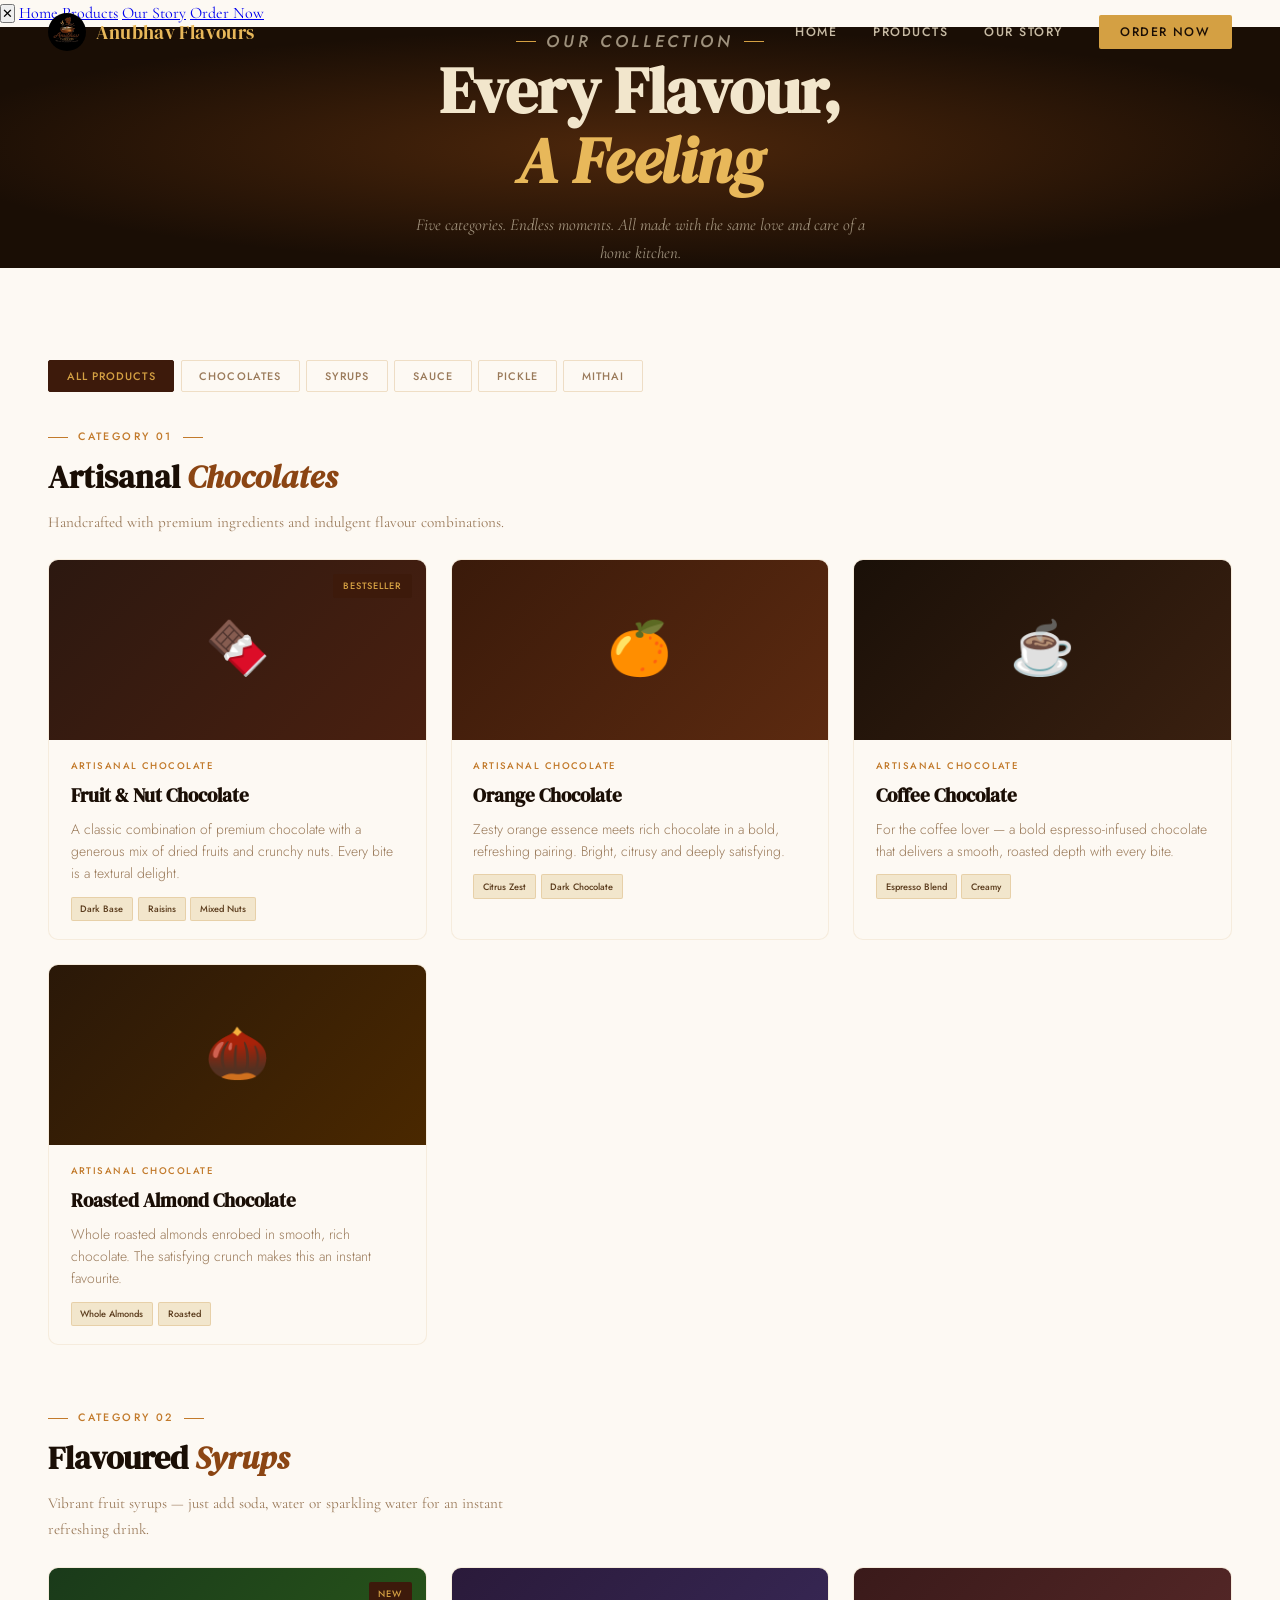
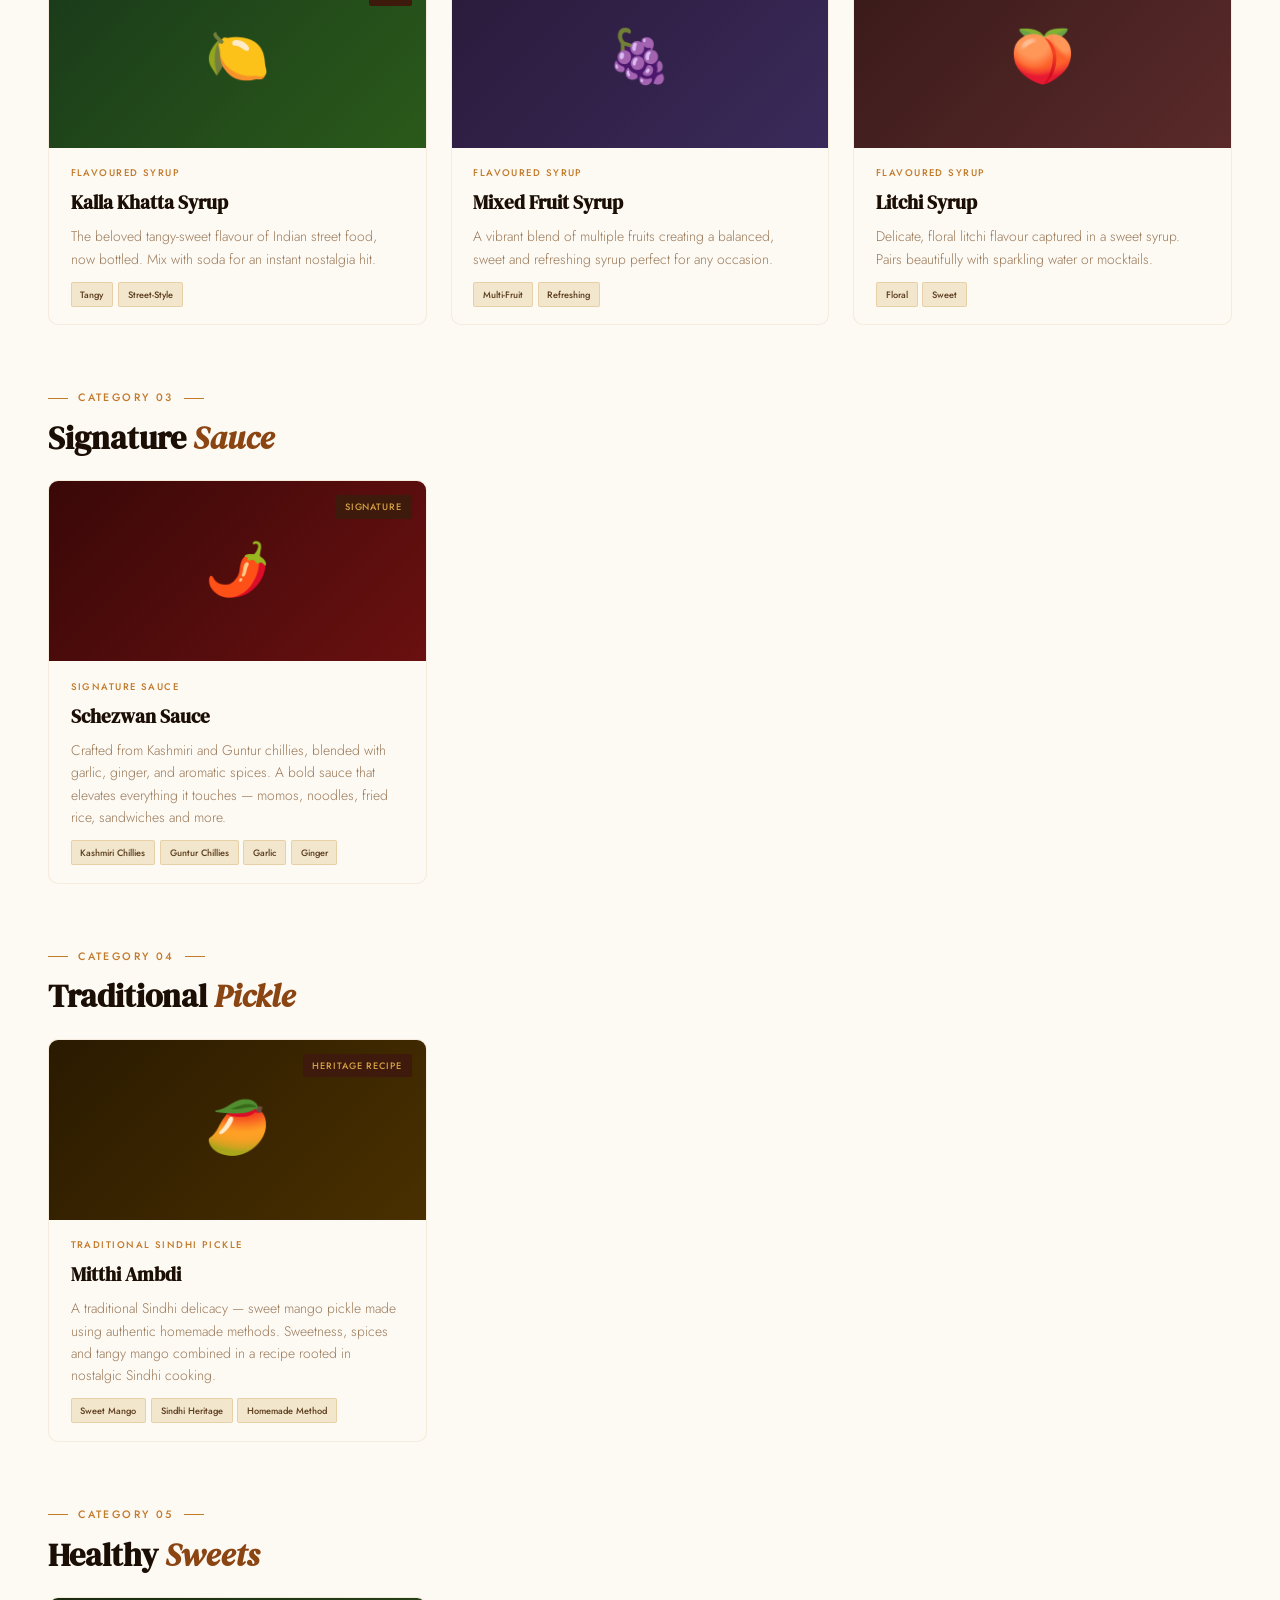
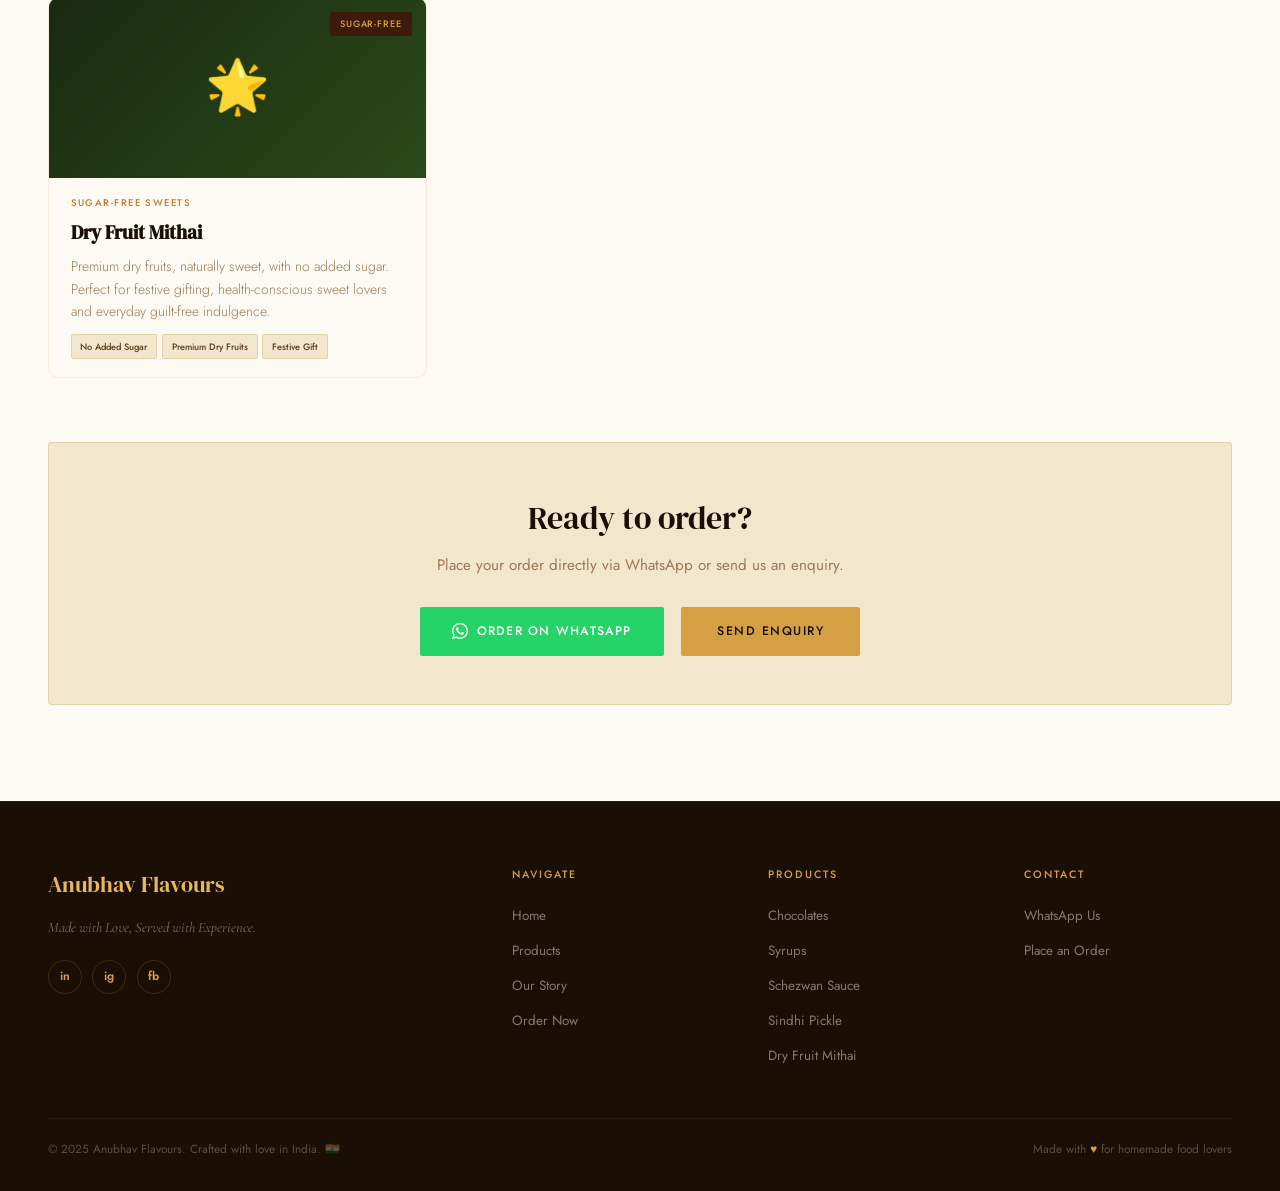
==== pages/products.html @ db818732 "Add files via upload" ====
<!DOCTYPE html>
<html lang="en">
<head>
  <meta charset="UTF-8">
  <meta name="viewport" content="width=device-width, initial-scale=1.0">
  <title>Our Products — Anubhav Flavours</title>
  <meta name="description" content="Explore our full range of handcrafted homemade products — artisanal chocolates, flavoured syrups, Schezwan sauce, traditional Sindhi pickles and sugar-free mithai.">
  <link rel="stylesheet" href="../css/style.css">
  <link rel="icon" type="image/png" href="../images/logo-dark.png">
</head>
<body>

  <!-- NAV -->
  <nav id="mainNav">
    <a href="/" class="nav-logo"><img src="../images/logo-dark.png" alt="" class="nav-logo-img"><span class="nav-logo-text">Anubhav Flavours</span>
    </a>
    <ul class="nav-links">
      <li><a href="/">Home</a></li>
      <li><a href="/pages/products">Products</a></li>
      <li><a href="/pages/about">Our Story</a></li>
      <li><a href="/pages/contact" class="nav-cta">Order Now</a></li>
    </ul>
    <button class="nav-hamburger" id="hamburger" aria-label="Menu">
      <span></span><span></span><span></span>
    </button>
  </nav>
<!-- ── MOBILE BOTTOM NAV ── -->
<nav class="mobile-bottom-nav">
  <div class="mob-nav-inner">
    <a href="/" class="mob-nav-item">
      <span class="mob-nav-icon">🏠</span>
      <span class="mob-nav-label">Home</span>
    </a>
    <a href="/pages/products" class="mob-nav-item active">
      <span class="mob-nav-icon">🛍</span>
      <span class="mob-nav-label">Products</span>
    </a>
    <a href="/pages/contact" class="mob-nav-item mob-nav-order">
      <span class="mob-nav-icon">✉️</span>
      <span class="mob-nav-label">Order</span>
    </a>
    <a href="/pages/about" class="mob-nav-item">
      <span class="mob-nav-icon">❤️</span>
      <span class="mob-nav-label">Story</span>
    </a>
    <a href="https://wa.me/919999999999" class="mob-nav-item" target="_blank">
      <span class="mob-nav-icon">💬</span>
      <span class="mob-nav-label">WhatsApp</span>
    </a>
  </div>
</nav>

  <div class="mobile-nav" id="mobileNav">
    <button class="mobile-nav-close" id="mobileNavClose">✕</button>
    <a href="/">Home</a>
    <a href="/pages/products">Products</a>
    <a href="/pages/about">Our Story</a>
    <a href="/pages/contact">Order Now</a>
  </div>

  <!-- PAGE HERO -->
  <div class="page-hero">
    <div class="container page-hero-content">
      <p class="page-hero-eyebrow">Our Collection</p>
      <h1>Every Flavour,<br><em>A Feeling</em></h1>
      <p>Five categories. Endless moments. All made with the same love and care of a home kitchen.</p>
    </div>
  </div>

  <!-- PRODUCTS PAGE CONTENT -->
  <section class="products-page">
    <div class="container">

      <!-- FILTER -->
      <div class="product-filter">
        <button class="filter-btn active" data-category="all">All Products</button>
        <button class="filter-btn" data-category="chocolate">Chocolates</button>
        <button class="filter-btn" data-category="syrup">Syrups</button>
        <button class="filter-btn" data-category="sauce">Sauce</button>
        <button class="filter-btn" data-category="pickle">Pickle</button>
        <button class="filter-btn" data-category="mithai">Mithai</button>
      </div>

      <!-- CHOCOLATES HEADER -->
      <div style="margin-bottom:1.5rem;" class="reveal">
        <p class="section-eyebrow" style="justify-content:flex-start;">Category 01</p>
        <h2 class="section-title" style="font-size:2rem;">Artisanal <em>Chocolates</em></h2>
        <p class="section-sub" style="font-size:0.95rem;">Handcrafted with premium ingredients and indulgent flavour combinations.</p>
      </div>

      <div class="products-full-grid" style="margin-bottom:4rem;">
        <div class="product-card reveal" data-category="chocolate">
          <div class="product-card-img" style="background:linear-gradient(135deg,#2C1810,#4A2010);">
            <span class="product-emoji">🍫</span>
            <span class="product-tag">Bestseller</span>
          </div>
          <div class="product-card-body">
            <p class="product-category">Artisanal Chocolate</p>
            <h3 class="product-name">Fruit &amp; Nut Chocolate</h3>
            <p class="product-desc">A classic combination of premium chocolate with a generous mix of dried fruits and crunchy nuts. Every bite is a textural delight.</p>
            <div class="product-variants">
              <span class="variant-chip">Dark Base</span>
              <span class="variant-chip">Raisins</span>
              <span class="variant-chip">Mixed Nuts</span>
            </div>
          </div>
        </div>
        <div class="product-card reveal reveal-delay-1" data-category="chocolate">
          <div class="product-card-img" style="background:linear-gradient(135deg,#3A1A0A,#5C2A10);">
            <span class="product-emoji">🍊</span>
          </div>
          <div class="product-card-body">
            <p class="product-category">Artisanal Chocolate</p>
            <h3 class="product-name">Orange Chocolate</h3>
            <p class="product-desc">Zesty orange essence meets rich chocolate in a bold, refreshing pairing. Bright, citrusy and deeply satisfying.</p>
            <div class="product-variants">
              <span class="variant-chip">Citrus Zest</span>
              <span class="variant-chip">Dark Chocolate</span>
            </div>
          </div>
        </div>
        <div class="product-card reveal reveal-delay-2" data-category="chocolate">
          <div class="product-card-img" style="background:linear-gradient(135deg,#1A1008,#3A2010);">
            <span class="product-emoji">☕</span>
          </div>
          <div class="product-card-body">
            <p class="product-category">Artisanal Chocolate</p>
            <h3 class="product-name">Coffee Chocolate</h3>
            <p class="product-desc">For the coffee lover — a bold espresso-infused chocolate that delivers a smooth, roasted depth with every bite.</p>
            <div class="product-variants">
              <span class="variant-chip">Espresso Blend</span>
              <span class="variant-chip">Creamy</span>
            </div>
          </div>
        </div>
        <div class="product-card reveal" data-category="chocolate">
          <div class="product-card-img" style="background:linear-gradient(135deg,#2A1808,#4A2800);">
            <span class="product-emoji">🌰</span>
          </div>
          <div class="product-card-body">
            <p class="product-category">Artisanal Chocolate</p>
            <h3 class="product-name">Roasted Almond Chocolate</h3>
            <p class="product-desc">Whole roasted almonds enrobed in smooth, rich chocolate. The satisfying crunch makes this an instant favourite.</p>
            <div class="product-variants">
              <span class="variant-chip">Whole Almonds</span>
              <span class="variant-chip">Roasted</span>
            </div>
          </div>
        </div>
      </div>

      <!-- SYRUPS HEADER -->
      <div style="margin-bottom:1.5rem;" class="reveal">
        <p class="section-eyebrow" style="justify-content:flex-start;">Category 02</p>
        <h2 class="section-title" style="font-size:2rem;">Flavoured <em>Syrups</em></h2>
        <p class="section-sub" style="font-size:0.95rem;">Vibrant fruit syrups — just add soda, water or sparkling water for an instant refreshing drink.</p>
      </div>

      <div class="products-full-grid" style="margin-bottom:4rem;">
        <div class="product-card reveal" data-category="syrup">
          <div class="product-card-img" style="background:linear-gradient(135deg,#1A3A1A,#2A5A1A);">
            <span class="product-emoji">🍋</span>
            <span class="product-tag">New</span>
          </div>
          <div class="product-card-body">
            <p class="product-category">Flavoured Syrup</p>
            <h3 class="product-name">Kalla Khatta Syrup</h3>
            <p class="product-desc">The beloved tangy-sweet flavour of Indian street food, now bottled. Mix with soda for an instant nostalgia hit.</p>
            <div class="product-variants">
              <span class="variant-chip">Tangy</span>
              <span class="variant-chip">Street-Style</span>
            </div>
          </div>
        </div>
        <div class="product-card reveal reveal-delay-1" data-category="syrup">
          <div class="product-card-img" style="background:linear-gradient(135deg,#2A1A3A,#3A2A5A);">
            <span class="product-emoji">🍇</span>
          </div>
          <div class="product-card-body">
            <p class="product-category">Flavoured Syrup</p>
            <h3 class="product-name">Mixed Fruit Syrup</h3>
            <p class="product-desc">A vibrant blend of multiple fruits creating a balanced, sweet and refreshing syrup perfect for any occasion.</p>
            <div class="product-variants">
              <span class="variant-chip">Multi-Fruit</span>
              <span class="variant-chip">Refreshing</span>
            </div>
          </div>
        </div>
        <div class="product-card reveal reveal-delay-2" data-category="syrup">
          <div class="product-card-img" style="background:linear-gradient(135deg,#3A1A1A,#5A2A2A);">
            <span class="product-emoji">🍑</span>
          </div>
          <div class="product-card-body">
            <p class="product-category">Flavoured Syrup</p>
            <h3 class="product-name">Litchi Syrup</h3>
            <p class="product-desc">Delicate, floral litchi flavour captured in a sweet syrup. Pairs beautifully with sparkling water or mocktails.</p>
            <div class="product-variants">
              <span class="variant-chip">Floral</span>
              <span class="variant-chip">Sweet</span>
            </div>
          </div>
        </div>
      </div>

      <!-- SAUCE HEADER -->
      <div style="margin-bottom:1.5rem;" class="reveal">
        <p class="section-eyebrow" style="justify-content:flex-start;">Category 03</p>
        <h2 class="section-title" style="font-size:2rem;">Signature <em>Sauce</em></h2>
      </div>

      <div class="products-full-grid" style="margin-bottom:4rem;">
        <div class="product-card reveal" data-category="sauce" style="grid-column:span 1;">
          <div class="product-card-img" style="background:linear-gradient(135deg,#3A0808,#6A1010);">
            <span class="product-emoji">🌶️</span>
            <span class="product-tag">Signature</span>
          </div>
          <div class="product-card-body">
            <p class="product-category">Signature Sauce</p>
            <h3 class="product-name">Schezwan Sauce</h3>
            <p class="product-desc">Crafted from Kashmiri and Guntur chillies, blended with garlic, ginger, and aromatic spices. A bold sauce that elevates everything it touches — momos, noodles, fried rice, sandwiches and more.</p>
            <div class="product-variants">
              <span class="variant-chip">Kashmiri Chillies</span>
              <span class="variant-chip">Guntur Chillies</span>
              <span class="variant-chip">Garlic</span>
              <span class="variant-chip">Ginger</span>
            </div>
          </div>
        </div>
      </div>

      <!-- PICKLE HEADER -->
      <div style="margin-bottom:1.5rem;" class="reveal">
        <p class="section-eyebrow" style="justify-content:flex-start;">Category 04</p>
        <h2 class="section-title" style="font-size:2rem;">Traditional <em>Pickle</em></h2>
      </div>

      <div class="products-full-grid" style="margin-bottom:4rem;">
        <div class="product-card reveal" data-category="pickle">
          <div class="product-card-img" style="background:linear-gradient(135deg,#2A1A00,#4A3000);">
            <span class="product-emoji">🥭</span>
            <span class="product-tag">Heritage Recipe</span>
          </div>
          <div class="product-card-body">
            <p class="product-category">Traditional Sindhi Pickle</p>
            <h3 class="product-name">Mitthi Ambdi</h3>
            <p class="product-desc">A traditional Sindhi delicacy — sweet mango pickle made using authentic homemade methods. Sweetness, spices and tangy mango combined in a recipe rooted in nostalgic Sindhi cooking.</p>
            <div class="product-variants">
              <span class="variant-chip">Sweet Mango</span>
              <span class="variant-chip">Sindhi Heritage</span>
              <span class="variant-chip">Homemade Method</span>
            </div>
          </div>
        </div>
      </div>

      <!-- MITHAI HEADER -->
      <div style="margin-bottom:1.5rem;" class="reveal">
        <p class="section-eyebrow" style="justify-content:flex-start;">Category 05</p>
        <h2 class="section-title" style="font-size:2rem;">Healthy <em>Sweets</em></h2>
      </div>

      <div class="products-full-grid" style="margin-bottom:4rem;">
        <div class="product-card reveal" data-category="mithai">
          <div class="product-card-img" style="background:linear-gradient(135deg,#1A2A10,#2A4A1A);">
            <span class="product-emoji">🌟</span>
            <span class="product-tag">Sugar-Free</span>
          </div>
          <div class="product-card-body">
            <p class="product-category">Sugar-Free Sweets</p>
            <h3 class="product-name">Dry Fruit Mithai</h3>
            <p class="product-desc">Premium dry fruits, naturally sweet, with no added sugar. Perfect for festive gifting, health-conscious sweet lovers and everyday guilt-free indulgence.</p>
            <div class="product-variants">
              <span class="variant-chip">No Added Sugar</span>
              <span class="variant-chip">Premium Dry Fruits</span>
              <span class="variant-chip">Festive Gift</span>
            </div>
          </div>
        </div>
      </div>

      <!-- ORDER CTA -->
      <div class="reveal" style="text-align:center;padding:3rem;background:var(--parchment);border:1px solid var(--border-warm);border-radius:4px;">
        <p style="font-family:var(--font-display);font-size:2rem;color:var(--text-dark);margin-bottom:0.5rem;">Ready to order?</p>
        <p style="font-family:var(--font-ui);font-size:0.95rem;color:var(--text-muted);margin-bottom:1.75rem;">Place your order directly via WhatsApp or send us an enquiry.</p>
        <div class="cta-actions" style="justify-content:center;">
          <a href="https://wa.me/919999999999?text=Hi%20Anubhav%20Flavours!%20I%20would%20like%20to%20place%20an%20order." class="whatsapp-btn" target="_blank" style="color:white;">
            <svg width="16" height="16" viewBox="0 0 24 24" fill="currentColor"><path d="M17.472 14.382c-.297-.149-1.758-.867-2.03-.967-.273-.099-.471-.148-.67.15-.197.297-.767.966-.94 1.164-.173.199-.347.223-.644.075-.297-.15-1.255-.463-2.39-1.475-.883-.788-1.48-1.761-1.653-2.059-.173-.297-.018-.458.13-.606.134-.133.298-.347.446-.52.149-.174.198-.298.298-.497.099-.198.05-.371-.025-.52-.075-.149-.669-1.612-.916-2.207-.242-.579-.487-.5-.669-.51-.173-.008-.371-.01-.57-.01-.198 0-.52.074-.792.372-.272.297-1.04 1.016-1.04 2.479 0 1.462 1.065 2.875 1.213 3.074.149.198 2.096 3.2 5.077 4.487.709.306 1.262.489 1.694.625.712.227 1.36.195 1.871.118.571-.085 1.758-.719 2.006-1.413.248-.694.248-1.289.173-1.413-.074-.124-.272-.198-.57-.347m-5.421 7.403h-.004a9.87 9.87 0 01-5.031-1.378l-.361-.214-3.741.982.998-3.648-.235-.374a9.86 9.86 0 01-1.51-5.26c.001-5.45 4.436-9.884 9.888-9.884 2.64 0 5.122 1.03 6.988 2.898a9.825 9.825 0 012.893 6.994c-.003 5.45-4.437 9.884-9.885 9.884m8.413-18.297A11.815 11.815 0 0012.05 0C5.495 0 .16 5.335.157 11.892c0 2.096.547 4.142 1.588 5.945L.057 24l6.305-1.654a11.882 11.882 0 005.683 1.448h.005c6.554 0 11.89-5.335 11.893-11.893a11.821 11.821 0 00-3.48-8.413Z"/></svg>
            Order on WhatsApp
          </a>
          <a href="/pages/contact" class="btn-primary">Send Enquiry</a>
        </div>
      </div>

    </div>
  </section>

  <!-- FOOTER -->
  <footer>
    <div class="container">
      <div class="footer-grid">
        <div>
          <div class="footer-brand-logo">
            <span class="footer-brand-name">Anubhav Flavours</span>
          </div>
          <p class="footer-tagline">Made with Love, Served with Experience.</p>
          <div class="footer-social">
            <a href="#" class="social-link">in</a>
            <a href="#" class="social-link">ig</a>
            <a href="#" class="social-link">fb</a>
          </div>
        </div>
        <div>
          <p class="footer-col-title">Navigate</p>
          <ul class="footer-links">
            <li><a href="/">Home</a></li>
            <li><a href="/pages/products">Products</a></li>
            <li><a href="/pages/about">Our Story</a></li>
            <li><a href="/pages/contact">Order Now</a></li>
          </ul>
        </div>
        <div>
          <p class="footer-col-title">Products</p>
          <ul class="footer-links">
            <li><a href="/pages/products">Chocolates</a></li>
            <li><a href="/pages/products">Syrups</a></li>
            <li><a href="/pages/products">Schezwan Sauce</a></li>
            <li><a href="/pages/products">Sindhi Pickle</a></li>
            <li><a href="/pages/products">Dry Fruit Mithai</a></li>
          </ul>
        </div>
        <div>
          <p class="footer-col-title">Contact</p>
          <ul class="footer-links">
            <li><a href="https://wa.me/919999999999">WhatsApp Us</a></li>
            <li><a href="/pages/contact">Place an Order</a></li>
          </ul>
        </div>
      </div>
      <div class="footer-bottom">
        <p class="footer-copy">© 2025 Anubhav Flavours. Crafted with love in India. 🇮🇳</p>
        <p class="footer-copy">Made with <span style="color:var(--gold)">♥</span> for homemade food lovers</p>
      </div>
    </div>
  </footer>

<script>
const nav = document.getElementById('mainNav');
window.addEventListener('scroll',()=>nav.classList.toggle('scrolled',window.scrollY>40));
const strip = document.getElementById('marqueeStrip');
if(strip) strip.innerHTML += strip.innerHTML;
document.querySelectorAll('.filter-btn').forEach(btn=>{
  btn.addEventListener('click',()=>{
    document.querySelectorAll('.filter-btn').forEach(b=>b.classList.remove('active'));
    btn.classList.add('active');
    const cat=btn.dataset.category;
    document.querySelectorAll('.product-card').forEach(card=>{
      card.style.display=(cat==='all'||card.dataset.category===cat)?'':'none';
    });
  });
});
const io=new IntersectionObserver(entries=>{entries.forEach(e=>{if(e.isIntersecting)e.target.classList.add('visible')})},{threshold:.1});
document.querySelectorAll('.reveal').forEach(el=>io.observe(el));
const orderForm=document.getElementById('orderForm');
if(orderForm){
  orderForm.addEventListener('submit',e=>{
    e.preventDefault();
    const name=document.getElementById('fname').value;
    const product=document.getElementById('fproduct').value;
    const message=document.getElementById('fmessage').value;
    const phone=document.getElementById('fphone').value;
    const text=`Hi Anubhav Flavours! 🙏

Name: ${name}
Phone: ${phone}
Interested in: ${product}
Message: ${message}`;
    const waUrl=`https://wa.me/919999999999?text=${encodeURIComponent(text)}`;
    document.getElementById('formFields').style.display='none';
    document.getElementById('formSuccess').style.display='block';
    setTimeout(()=>window.open(waUrl,'_blank'),800);
  });
}
</script>

</body>
</html>
---- css/style.css ----
@import url('https://fonts.googleapis.com/css2?family=Cormorant+Garamond:ital,wght@0,300;0,400;0,500;0,600;1,300;1,400;1,600&family=DM+Serif+Display:ital@0;1&family=Jost:wght@300;400;500;600&display=swap');

/* ─── TOKENS ─── */
:root {
  --espresso:#1A0E05; --mahogany:#3D1A0B; --copper:#8B4513;
  --amber:#C27A2B; --gold:#D4A043; --warm-gold:#E8B85A;
  --cream:#FAF3E8; --parchment:#F2E6CC; --off-white:#FDF9F3;
  --text-dark:#1A0E05; --text-mid:#5C3D1E; --text-muted:#9A7A5A;
  --border-warm:rgba(196,140,60,0.25); --border-subtle:rgba(196,140,60,0.12);
  --font-display:'DM Serif Display',serif;
  --font-body:'Cormorant Garamond',serif;
  --font-ui:'Jost',sans-serif;
  --ease:cubic-bezier(0.25,0.46,0.45,0.94);
  --spring:cubic-bezier(0.34,1.56,0.64,1);
  --nav-h:64px; --bot-nav-h:64px;
}
*,*::before,*::after{box-sizing:border-box;margin:0;padding:0}
html{scroll-behavior:smooth;-webkit-text-size-adjust:100%}
body{
  background:var(--off-white);color:var(--text-dark);
  font-family:var(--font-body);font-weight:400;line-height:1.7;
  overflow-x:hidden;
  padding-bottom:var(--bot-nav-h);
}
@media(min-width:768px){body{padding-bottom:0}}
::-webkit-scrollbar{width:3px}
::-webkit-scrollbar-track{background:var(--espresso)}
::-webkit-scrollbar-thumb{background:var(--gold);border-radius:2px}

/* ══ NAV ══ */
nav{
  position:fixed;top:0;left:0;right:0;z-index:100;
  height:var(--nav-h);
  display:flex;align-items:center;justify-content:space-between;
  padding:0 3rem;
  transition:background .4s var(--ease),box-shadow .4s var(--ease);
}
nav.scrolled{
  background:rgba(26,14,5,0.96);
  backdrop-filter:blur(16px);-webkit-backdrop-filter:blur(16px);
  box-shadow:0 1px 0 rgba(212,160,67,.15);
}
.nav-logo{display:flex;align-items:center;gap:.65rem;text-decoration:none;flex-shrink:0}
/* FIX: mix-blend-mode screen makes black bg vanish on dark nav */
.nav-logo-img{
  width:38px;height:38px;border-radius:50%;object-fit:cover;
  mix-blend-mode:screen;
  transition:transform .3s var(--spring);
}
.nav-logo:hover .nav-logo-img{transform:scale(1.1) rotate(-4deg)}
.nav-logo-text{font-family:var(--font-display);font-size:1.2rem;color:var(--warm-gold);letter-spacing:.02em}
.nav-links{display:flex;align-items:center;gap:2.25rem;list-style:none}
.nav-links a{
  font-family:var(--font-ui);font-size:.77rem;font-weight:500;
  letter-spacing:.12em;text-transform:uppercase;
  color:rgba(242,230,204,.8);text-decoration:none;
  transition:color .2s;position:relative;
}
.nav-links a::after{
  content:'';position:absolute;bottom:-3px;left:0;right:0;
  height:1px;background:var(--gold);
  transform:scaleX(0);transform-origin:left;transition:transform .25s var(--ease);
}
.nav-links a:hover{color:var(--parchment)}
.nav-links a:hover::after{transform:scaleX(1)}
.nav-cta{
  background:var(--gold)!important;color:var(--espresso)!important;
  padding:.5rem 1.35rem!important;border-radius:2px;opacity:1!important;
}
.nav-cta:hover{background:var(--warm-gold)!important}
.nav-cta::after{display:none!important}
.nav-hamburger{display:none}

/* ══ MOBILE BOTTOM NAV ══ */
.mobile-bottom-nav{
  display:none;
  position:fixed;bottom:0;left:0;right:0;z-index:200;
  height:var(--bot-nav-h);
  background:rgba(26,14,5,.97);
  backdrop-filter:blur(20px);-webkit-backdrop-filter:blur(20px);
  border-top:1px solid rgba(212,160,67,.15);
  padding:0 .25rem;
  padding-bottom:env(safe-area-inset-bottom,0px);
}
.mob-nav-inner{display:flex;align-items:center;justify-content:space-around;height:100%}
.mob-nav-item{
  display:flex;flex-direction:column;align-items:center;gap:3px;
  text-decoration:none;padding:5px 10px;border-radius:10px;flex:1;
  transition:background .15s;
  -webkit-tap-highlight-color:transparent;
}
.mob-nav-item:active{background:rgba(212,160,67,.1)}
.mob-nav-icon{font-size:1.15rem;line-height:1;transition:transform .25s var(--spring)}
.mob-nav-label{
  font-family:var(--font-ui);font-size:.56rem;font-weight:500;
  letter-spacing:.08em;text-transform:uppercase;color:rgba(242,230,204,.45);
  transition:color .2s;
}
.mob-nav-item.active .mob-nav-label,.mob-nav-item:active .mob-nav-label{color:var(--gold)}
.mob-nav-item.active .mob-nav-icon,.mob-nav-item:active .mob-nav-icon{transform:scale(1.2)}
.mob-nav-order{background:var(--gold);border-radius:12px;padding:5px 14px!important;margin:0 6px}
.mob-nav-order .mob-nav-label{color:var(--espresso)!important;font-weight:600}
@media(max-width:767px){
  .mobile-bottom-nav{display:flex;align-items:stretch}
  nav{padding:0 1.25rem}
  .nav-links{display:none}
  .nav-hamburger{display:none}
}

/* ══ MOBILE DRAWER ══ */
.mobile-drawer{position:fixed;inset:0;z-index:300;pointer-events:none}
.drawer-overlay{
  position:absolute;inset:0;background:rgba(26,14,5,.7);
  opacity:0;transition:opacity .35s ease;
}
.drawer-panel{
  position:absolute;top:0;right:0;bottom:0;
  width:80%;max-width:300px;
  background:var(--espresso);
  border-left:1px solid rgba(212,160,67,.15);
  transform:translateX(100%);transition:transform .4s var(--ease);
  display:flex;flex-direction:column;
  padding:1.75rem 1.5rem;
}
.mobile-drawer.open{pointer-events:all}
.mobile-drawer.open .drawer-overlay{opacity:1}
.mobile-drawer.open .drawer-panel{transform:translateX(0)}
.drawer-close{
  align-self:flex-end;background:none;border:none;
  color:var(--gold);font-size:1.35rem;cursor:pointer;
  margin-bottom:1.75rem;padding:4px;
}
.drawer-brand-name{font-family:var(--font-display);font-size:1.5rem;color:var(--warm-gold);margin-bottom:.2rem}
.drawer-tagline{font-family:var(--font-body);font-style:italic;font-size:.82rem;color:rgba(242,230,204,.4);margin-bottom:2rem}
.drawer-nav{display:flex;flex-direction:column}
.drawer-nav a{
  font-family:var(--font-display);font-size:1.75rem;
  color:rgba(242,230,204,.8);text-decoration:none;
  padding:.55rem 0;border-bottom:1px solid rgba(212,160,67,.08);
  transition:color .2s,padding-left .2s;
}
.drawer-nav a:hover{color:var(--gold);padding-left:.5rem}
.drawer-wa-btn{
  margin-top:auto;display:flex;align-items:center;gap:.55rem;
  background:#25D366;color:white;padding:.8rem 1.1rem;border-radius:4px;
  text-decoration:none;font-family:var(--font-ui);
  font-size:.75rem;font-weight:500;letter-spacing:.08em;text-transform:uppercase;
  transition:background .2s;
}
.drawer-wa-btn:hover{background:#1ebe5d}

/* ══ HERO ══ */
.hero{
  min-height:100svh;position:relative;
  display:flex;align-items:center;overflow:hidden;
  background:var(--espresso);
}
.hero-bg{
  position:absolute;inset:0;
  background:
    radial-gradient(ellipse 100% 70% at 65% 40%,rgba(139,69,19,.45) 0%,transparent 65%),
    radial-gradient(ellipse 60% 60% at 10% 90%,rgba(196,122,43,.2) 0%,transparent 60%),
    var(--espresso);
}
/* Floating particle dots */
.hero-particles{position:absolute;inset:0;overflow:hidden;pointer-events:none}
.particle{
  position:absolute;border-radius:50%;background:var(--gold);opacity:0;
  animation:floatP var(--d,8s) var(--dl,0s) infinite ease-in-out;
}
@keyframes floatP{
  0%{opacity:0;transform:translateY(0) scale(0)}
  15%{opacity:.35}
  50%{opacity:.12;transform:translateY(-110px) scale(1)}
  85%{opacity:0}
  100%{opacity:0;transform:translateY(-180px) scale(0)}
}
.hero-content{
  position:relative;z-index:2;width:100%;max-width:1300px;margin:0 auto;
  padding:calc(var(--nav-h)+3rem) 3rem 4rem;
  display:grid;grid-template-columns:1fr 1fr;gap:3rem;align-items:center;
}
.hero-eyebrow{
  font-family:var(--font-ui);font-size:.68rem;font-weight:500;
  letter-spacing:.22em;text-transform:uppercase;color:var(--gold);
  margin-bottom:1rem;display:flex;align-items:center;gap:.75rem;
  opacity:0;animation:fadeUp .8s .2s var(--ease) forwards;
}
.hero-eyebrow::before{content:'';display:block;width:28px;height:1px;background:var(--gold)}
.hero-title{
  font-family:var(--font-display);font-size:clamp(3rem,5.5vw,5.5rem);
  line-height:1.05;color:var(--parchment);margin-bottom:1.2rem;
  opacity:0;animation:fadeUp .8s .35s var(--ease) forwards;
}
.hero-title em{font-style:italic;color:var(--warm-gold)}
.hero-tagline{
  font-family:var(--font-body);font-size:1.1rem;font-style:italic;
  color:rgba(242,230,204,.65);margin-bottom:2.25rem;font-weight:300;
  opacity:0;animation:fadeUp .8s .5s var(--ease) forwards;
}
.hero-actions{
  display:flex;align-items:center;gap:1.25rem;flex-wrap:wrap;
  opacity:0;animation:fadeUp .8s .65s var(--ease) forwards;
}

/* ── Hero logo stage ── */
.hero-image-side{
  display:flex;align-items:center;justify-content:center;
  opacity:0;animation:fadeIn 1s .5s ease forwards;
}
.hero-logo-stage{
  position:relative;width:min(360px,80vw);aspect-ratio:1;
  display:flex;align-items:center;justify-content:center;
}
/* Warm halo glow — replaces the jarring black bg */
.logo-halo{
  position:absolute;inset:-15%;border-radius:50%;
  background:radial-gradient(ellipse at center,
    rgba(196,122,43,.4) 0%,rgba(139,69,19,.25) 40%,transparent 70%);
  animation:haloPulse 4s ease-in-out infinite;
}
@keyframes haloPulse{
  0%,100%{transform:scale(1);opacity:.8}
  50%{transform:scale(1.14);opacity:1}
}
/* Orbiting rings with dots */
.orbit{position:absolute;border-radius:50%;border:1px solid rgba(212,160,67,.18)}
.orbit-1{inset:-4%;animation:spin 22s linear infinite}
.orbit-2{inset:6%;border-color:rgba(212,160,67,.1);animation:spin 16s linear infinite reverse}
.orbit-1::before,.orbit-1::after,.orbit-2::before{
  content:'';position:absolute;border-radius:50%;background:var(--gold);
  top:-3px;left:50%;transform:translateX(-50%);
  width:6px;height:6px;
}
.orbit-1::after{top:auto;bottom:-3px;background:var(--amber);width:4px;height:4px}
.orbit-2::before{background:var(--warm-gold);width:5px;height:5px}
@keyframes spin{to{transform:rotate(360deg)}}

/* THE LOGO — key blend fix */
.hero-logo-img{
  position:relative;z-index:2;
  width:74%;height:74%;object-fit:contain;
  /* screen blend-mode: black bg dissolves into the dark background */
  mix-blend-mode:screen;
  filter:drop-shadow(0 0 28px rgba(212,160,67,.35));
  animation:logoFloat 6s ease-in-out infinite;
}
@keyframes logoFloat{
  0%,100%{transform:translateY(0) rotate(-1.5deg)}
  50%{transform:translateY(-14px) rotate(1.5deg)}
}
/* Floating flavour pills */
.hero-pills{position:absolute;inset:0;pointer-events:none}
.pill{
  position:absolute;font-family:var(--font-ui);font-size:.56rem;font-weight:500;
  letter-spacing:.1em;text-transform:uppercase;
  background:rgba(26,14,5,.88);color:var(--gold);
  border:1px solid rgba(212,160,67,.3);padding:.28rem .65rem;border-radius:20px;
  white-space:nowrap;animation:pillBob var(--d,5s) var(--dl,0s) ease-in-out infinite;
}
.pill:nth-child(1){top:8%;left:-10%;--d:5.5s;--dl:0s}
.pill:nth-child(2){top:18%;right:-14%;--d:6s;--dl:1s}
.pill:nth-child(3){bottom:24%;left:-12%;--d:5s;--dl:.5s}
.pill:nth-child(4){bottom:10%;right:-10%;--d:6.5s;--dl:1.5s}
@keyframes pillBob{0%,100%{transform:translateY(0)}50%{transform:translateY(-8px)}}

/* Scroll cue */
.hero-scroll{
  position:absolute;bottom:calc(var(--bot-nav-h)+1.25rem);left:50%;
  transform:translateX(-50%);
  display:flex;flex-direction:column;align-items:center;gap:.4rem;z-index:3;
  opacity:0;animation:fadeIn 1s 1.2s ease forwards;
}
.hero-scroll span{font-family:var(--font-ui);font-size:.58rem;letter-spacing:.2em;text-transform:uppercase;color:rgba(212,160,67,.5)}
.scroll-dot{width:6px;height:6px;border-radius:50%;background:var(--gold);animation:dotBounce 1.8s ease-in-out infinite}
@keyframes dotBounce{0%,100%{transform:translateY(0);opacity:1}50%{transform:translateY(10px);opacity:.3}}
@keyframes fadeUp{from{opacity:0;transform:translateY(20px)}to{opacity:1;transform:translateY(0)}}
@keyframes fadeIn{from{opacity:0}to{opacity:1}}

/* ══ BUTTONS ══ */
.btn-primary{
  font-family:var(--font-ui);font-size:.77rem;font-weight:500;
  letter-spacing:.12em;text-transform:uppercase;
  color:var(--espresso);background:var(--gold);
  padding:.875rem 2.25rem;border-radius:2px;
  text-decoration:none;border:none;cursor:pointer;display:inline-block;
  transition:background .2s,transform .2s var(--spring),box-shadow .2s;
}
.btn-primary:hover{background:var(--warm-gold);transform:translateY(-2px);box-shadow:0 8px 24px rgba(212,160,67,.35)}
.btn-primary:active{transform:scale(.97)}
.btn-outline{
  font-family:var(--font-ui);font-size:.77rem;font-weight:500;
  letter-spacing:.12em;text-transform:uppercase;
  color:var(--parchment);background:transparent;
  padding:.875rem 2.25rem;border-radius:2px;
  text-decoration:none;border:1px solid rgba(242,230,204,.3);
  display:inline-block;cursor:pointer;
  transition:border-color .2s,color .2s,transform .2s var(--spring);
}
.btn-outline:hover{border-color:var(--gold);color:var(--gold);transform:translateY(-2px)}
.btn-outline:active{transform:scale(.97)}

/* ══ MARQUEE ══ */
.flavour-strip{
  background:var(--mahogany);padding:.875rem 0;overflow:hidden;
  border-top:1px solid rgba(212,160,67,.12);
  border-bottom:1px solid rgba(212,160,67,.12);
}
.marquee-inner{
  display:flex;gap:2.5rem;white-space:nowrap;
  width:max-content;animation:marquee 30s linear infinite;
}
.marquee-inner:hover{animation-play-state:paused}
.strip-item{
  font-family:var(--font-ui);font-size:.67rem;font-weight:500;
  letter-spacing:.18em;text-transform:uppercase;color:var(--gold);
  display:flex;align-items:center;gap:.65rem;
}
.strip-dot{width:4px;height:4px;border-radius:50%;background:var(--amber);flex-shrink:0}
@keyframes marquee{from{transform:translateX(0)}to{transform:translateX(-50%)}}

/* ══ SECTION COMMONS ══ */
.container{max-width:1300px;margin:0 auto;padding:0 3rem}
.section-eyebrow{
  font-family:var(--font-ui);font-size:.67rem;font-weight:500;
  letter-spacing:.22em;text-transform:uppercase;color:var(--amber);
  display:flex;align-items:center;gap:.65rem;margin-bottom:.85rem;
}
.section-eyebrow::before,.section-eyebrow::after{content:'';display:block;height:1px;width:20px;background:var(--amber)}
.section-title{font-family:var(--font-display);font-size:clamp(2rem,4vw,3.5rem);line-height:1.1;color:var(--text-dark);margin-bottom:.85rem}
.section-title em{font-style:italic;color:var(--copper)}
.section-sub{font-family:var(--font-body);font-size:1.05rem;color:var(--text-muted);max-width:500px;line-height:1.75}

/* ══ STORY ══ */
.story-section{padding:6rem 0;background:var(--off-white)}
.story-grid{display:grid;grid-template-columns:1fr 1fr;gap:5rem;align-items:center}
.story-visual{position:relative}
.story-frame{
  aspect-ratio:4/5;background:var(--parchment);border-radius:8px;
  overflow:hidden;border:1px solid var(--border-warm);
  display:flex;flex-direction:column;align-items:center;
  justify-content:center;gap:1.5rem;padding:2.5rem;text-align:center;
}
.story-icon{font-size:3.5rem}
.story-frame-text{font-family:var(--font-display);font-size:1.3rem;color:var(--text-dark);font-style:italic;line-height:1.5}
.story-accent-box{
  position:absolute;bottom:-1.5rem;right:-1.5rem;
  background:var(--mahogany);padding:1.25rem 1.5rem;border-radius:6px;
}
.story-accent-num{font-family:var(--font-display);font-size:2.2rem;color:var(--gold);line-height:1}
.story-accent-label{font-family:var(--font-ui);font-size:.63rem;letter-spacing:.15em;text-transform:uppercase;color:rgba(242,230,204,.55);margin-top:.2rem}
.story-body{font-size:1.02rem;color:var(--text-mid);line-height:1.85;margin-bottom:1.1rem}
.story-quote{
  margin:1.75rem 0;padding:1.25rem 1.5rem;
  border-left:3px solid var(--gold);
  background:var(--parchment);border-radius:0 6px 6px 0;
}
.story-quote p{font-family:var(--font-display);font-size:1.1rem;font-style:italic;color:var(--copper);line-height:1.6}

/* ══ PRODUCTS ══ */
.products-section{padding:6rem 0;background:var(--cream)}
.products-header{text-align:center;margin-bottom:3.5rem}
.products-header .section-eyebrow{justify-content:center}
.products-header .section-sub{margin:0 auto}
.product-filter{display:flex;justify-content:center;gap:.4rem;flex-wrap:wrap;margin-top:1.75rem}
.filter-btn{
  font-family:var(--font-ui);font-size:.68rem;font-weight:500;
  letter-spacing:.1em;text-transform:uppercase;
  padding:.45rem 1.1rem;border-radius:2px;
  border:1px solid var(--border-warm);
  background:transparent;color:var(--text-muted);
  cursor:pointer;transition:all .2s;
  -webkit-tap-highlight-color:transparent;
}
.filter-btn.active,.filter-btn:hover{background:var(--mahogany);color:var(--gold);border-color:var(--mahogany)}
.products-grid{display:grid;grid-template-columns:repeat(3,1fr);gap:1.5rem}
.product-card{
  background:var(--off-white);border:1px solid var(--border-subtle);
  border-radius:10px;overflow:hidden;
  transition:transform .35s var(--ease),box-shadow .35s,border-color .35s;
  cursor:pointer;-webkit-tap-highlight-color:transparent;
}
.product-card:hover{transform:translateY(-6px);box-shadow:0 20px 48px rgba(61,26,11,.14);border-color:var(--border-warm)}
.product-card:active{transform:translateY(-2px) scale(.99)}
.product-card-img{height:180px;display:flex;align-items:center;justify-content:center;position:relative;overflow:hidden}
.product-emoji{font-size:3.25rem;transition:transform .4s var(--spring)}
.product-card:hover .product-emoji{transform:scale(1.2) rotate(-5deg)}
.product-tag{
  position:absolute;top:.875rem;right:.875rem;
  font-family:var(--font-ui);font-size:.58rem;font-weight:500;
  letter-spacing:.1em;text-transform:uppercase;
  background:var(--mahogany);color:var(--gold);padding:.25rem .6rem;border-radius:2px;
}
.product-card-body{padding:1.1rem 1.35rem}
.product-category{font-family:var(--font-ui);font-size:.6rem;font-weight:500;letter-spacing:.15em;text-transform:uppercase;color:var(--amber);margin-bottom:.3rem}
.product-name{font-family:var(--font-display);font-size:1.2rem;color:var(--text-dark);margin-bottom:.4rem}
.product-desc{font-size:.87rem;color:var(--text-muted);line-height:1.6;font-family:var(--font-ui);font-weight:300}
.product-variants{display:flex;flex-wrap:wrap;gap:.3rem;margin-top:.75rem}
.variant-chip{font-family:var(--font-ui);font-size:.58rem;font-weight:500;padding:.22rem .55rem;background:var(--parchment);border:1px solid var(--border-warm);border-radius:2px;color:var(--text-mid)}

/* ══ VALUES ══ */
.values-section{padding:6rem 0;background:var(--mahogany)}
.values-section .section-title{color:var(--parchment)}
.values-section .section-eyebrow{color:var(--warm-gold)}
.values-section .section-eyebrow::before,.values-section .section-eyebrow::after{background:var(--warm-gold)}
.values-section .section-sub{color:rgba(242,230,204,.6)}
.values-header{margin-bottom:3.5rem}
.values-grid{display:grid;grid-template-columns:repeat(4,1fr);gap:1.5rem}
.value-card{padding:1.75rem;border:1px solid rgba(212,160,67,.15);border-radius:10px;transition:border-color .3s,background .3s,transform .3s var(--ease)}
.value-card:hover{border-color:rgba(212,160,67,.4);background:rgba(212,160,67,.06);transform:translateY(-4px)}
.value-icon{font-size:1.65rem;margin-bottom:.85rem}
.value-title{font-family:var(--font-display);font-size:1.2rem;color:var(--parchment);margin-bottom:.55rem}
.value-text{font-size:.87rem;color:rgba(242,230,204,.5);line-height:1.7;font-family:var(--font-ui);font-weight:300}

/* ══ TESTIMONIALS ══ */
.testimonials-section{padding:6rem 0;background:var(--off-white)}
.testimonials-header{margin-bottom:3.5rem;text-align:center}
.testimonials-header .section-eyebrow{justify-content:center}
.testimonials-grid{display:grid;grid-template-columns:repeat(3,1fr);gap:1.5rem}
.testimonial-card{
  background:var(--parchment);border:1px solid var(--border-subtle);
  border-radius:10px;padding:1.75rem;
  transition:transform .3s var(--ease),box-shadow .3s;
}
.testimonial-card:hover{transform:translateY(-4px);box-shadow:0 12px 32px rgba(61,26,11,.08)}
.testimonial-stars{color:var(--gold);font-size:.85rem;letter-spacing:2px;margin-bottom:.85rem}
.testimonial-text{font-family:var(--font-display);font-size:1rem;font-style:italic;color:var(--text-mid);line-height:1.7;margin-bottom:1.25rem}
.testimonial-author{display:flex;align-items:center;gap:.75rem}
.testimonial-avatar{
  width:34px;height:34px;border-radius:50%;background:var(--mahogany);
  display:flex;align-items:center;justify-content:center;
  font-family:var(--font-ui);font-size:.7rem;font-weight:500;color:var(--gold);flex-shrink:0;
}
.testimonial-name{font-family:var(--font-ui);font-size:.82rem;font-weight:500;color:var(--text-dark)}
.testimonial-location{font-family:var(--font-ui);font-size:.7rem;color:var(--text-muted)}

/* ══ CTA ══ */
.cta-section{padding:6rem 0;background:var(--espresso);text-align:center;position:relative;overflow:hidden}
.cta-section::before{content:'';position:absolute;inset:0;background:radial-gradient(ellipse 80% 80% at 50% 50%,rgba(139,69,19,.45) 0%,transparent 70%)}
.cta-content{position:relative;z-index:1}
.cta-title{font-family:var(--font-display);font-size:clamp(2rem,4vw,3.5rem);color:var(--parchment);margin-bottom:.75rem}
.cta-title em{color:var(--warm-gold);font-style:italic}
.cta-sub{font-size:1.05rem;color:rgba(242,230,204,.6);font-style:italic;margin-bottom:2.25rem}
.cta-actions{display:flex;justify-content:center;align-items:center;gap:1.1rem;flex-wrap:wrap}
.whatsapp-btn{
  display:flex;align-items:center;gap:.55rem;
  font-family:var(--font-ui);font-size:.77rem;font-weight:500;
  letter-spacing:.1em;text-transform:uppercase;
  color:white;background:#25D366;padding:.875rem 2rem;
  border-radius:2px;text-decoration:none;
  transition:background .2s,transform .2s var(--spring);
}
.whatsapp-btn:hover{background:#1ebe5d;transform:translateY(-2px)}
.whatsapp-btn:active{transform:scale(.97)}

/* ══ FOOTER ══ */
footer{background:var(--espresso);border-top:1px solid rgba(212,160,67,.1);padding:4rem 0 2rem}
.footer-grid{display:grid;grid-template-columns:2fr 1fr 1fr 1fr;gap:3rem;margin-bottom:3rem}
.footer-brand-name{font-family:var(--font-display);font-size:1.4rem;color:var(--warm-gold)}
.footer-tagline{font-size:.9rem;font-style:italic;color:rgba(242,230,204,.45);line-height:1.65;margin:.75rem 0 1.25rem}
.footer-social{display:flex;gap:.65rem}
.social-link{
  width:34px;height:34px;border-radius:50%;
  border:1px solid rgba(212,160,67,.2);
  display:flex;align-items:center;justify-content:center;
  color:var(--gold);text-decoration:none;font-size:.75rem;font-family:var(--font-ui);font-weight:600;
  transition:background .2s,border-color .2s,transform .2s var(--spring);
}
.social-link:hover{background:rgba(212,160,67,.12);border-color:var(--gold);transform:scale(1.1)}
.footer-col-title{font-family:var(--font-ui);font-size:.67rem;font-weight:500;letter-spacing:.18em;text-transform:uppercase;color:var(--gold);margin-bottom:1.1rem}
.footer-links{list-style:none;display:flex;flex-direction:column;gap:.5rem}
.footer-links a{font-family:var(--font-ui);font-size:.84rem;color:rgba(242,230,204,.5);text-decoration:none;transition:color .2s,padding-left .2s}
.footer-links a:hover{color:var(--gold);padding-left:4px}
.footer-bottom{border-top:1px solid rgba(212,160,67,.08);padding-top:1.25rem;display:flex;align-items:center;justify-content:space-between;flex-wrap:wrap;gap:.75rem}
.footer-copy{font-family:var(--font-ui);font-size:.74rem;color:rgba(242,230,204,.3)}

/* ══ PAGE HERO (inner pages) ══ */
.page-hero{
  padding:calc(var(--nav-h)+4rem) 0 5rem;
  background:var(--espresso);position:relative;overflow:hidden;text-align:center;
}
.page-hero::before{content:'';position:absolute;inset:0;background:radial-gradient(ellipse 80% 70% at 50% 50%,rgba(139,69,19,.45) 0%,transparent 70%)}
.page-hero-content{position:relative;z-index:1}
.page-hero-eyebrow{
  font-family:var(--font-ui);font-size:.67rem;font-weight:500;
  letter-spacing:.22em;text-transform:uppercase;color:var(--gold);
  display:flex;align-items:center;justify-content:center;gap:.65rem;margin-bottom:.875rem;
}
.page-hero-eyebrow::before,.page-hero-eyebrow::after{content:'';display:block;height:1px;width:20px;background:var(--gold)}
.page-hero h1{font-family:var(--font-display);font-size:clamp(2.5rem,5vw,4.5rem);color:var(--parchment);line-height:1.1;margin-bottom:.875rem}
.page-hero h1 em{color:var(--warm-gold)}
.page-hero p{font-size:1.05rem;color:rgba(242,230,204,.6);font-style:italic;max-width:480px;margin:0 auto}

/* ══ ABOUT ══ */
.about-section{padding:6rem 0;background:var(--off-white)}
.about-story-grid{display:grid;grid-template-columns:1fr 1fr;gap:4.5rem;align-items:start;margin-bottom:5rem}
.about-body{font-size:1.02rem;color:var(--text-mid);line-height:1.85;margin-bottom:1.35rem}
.about-mom-card{background:var(--parchment);border:1px solid var(--border-warm);border-radius:10px;padding:2.25rem;text-align:center}
.about-mom-icon{font-size:3.5rem;margin-bottom:.875rem}
.about-mom-quote{font-family:var(--font-display);font-size:1.25rem;font-style:italic;color:var(--copper);line-height:1.6;margin-bottom:.875rem}
.about-mom-attr{font-family:var(--font-ui);font-size:.7rem;font-weight:500;letter-spacing:.15em;text-transform:uppercase;color:var(--text-muted)}
.values-list{display:grid;grid-template-columns:repeat(2,1fr);gap:1.5rem;margin-top:1.75rem}
.value-item{display:flex;gap:.875rem;align-items:flex-start}
.value-item-icon{font-size:1.3rem;flex-shrink:0;margin-top:.1rem}
.value-item-title{font-family:var(--font-display);font-size:1rem;color:var(--text-dark);margin-bottom:.25rem}
.value-item-text{font-size:.84rem;font-family:var(--font-ui);color:var(--text-muted);line-height:1.6}

/* ══ PRODUCTS PAGE ══ */
.products-page{padding:4rem 0 6rem;background:var(--off-white)}
.products-page .product-filter{justify-content:flex-start;margin-bottom:2.25rem}
.products-full-grid{display:grid;grid-template-columns:repeat(3,1fr);gap:1.5rem;margin-bottom:4rem}

/* ══ CONTACT ══ */
.contact-section{padding:6rem 0;background:var(--off-white)}
.contact-grid{display:grid;grid-template-columns:1fr 1.4fr;gap:4.5rem;align-items:start}
.contact-info-title{font-family:var(--font-display);font-size:1.9rem;color:var(--text-dark);margin-bottom:.875rem}
.contact-info-sub{font-size:.95rem;color:var(--text-muted);line-height:1.75;margin-bottom:1.75rem;font-family:var(--font-ui)}
.contact-methods{display:flex;flex-direction:column;gap:.875rem;margin-bottom:2.25rem}
.contact-method{
  display:flex;align-items:center;gap:.875rem;
  padding:.875rem 1.1rem;background:var(--parchment);
  border:1px solid var(--border-subtle);border-radius:10px;text-decoration:none;
  transition:border-color .2s,transform .2s var(--ease);
}
.contact-method:hover{border-color:var(--border-warm);transform:translateX(4px)}
.contact-method-icon{font-size:1.2rem;width:34px;flex-shrink:0}
.contact-method-label{font-family:var(--font-ui);font-size:.63rem;font-weight:500;letter-spacing:.12em;text-transform:uppercase;color:var(--amber);margin-bottom:.12rem}
.contact-method-value{font-size:.9rem;color:var(--text-dark);font-family:var(--font-ui)}
.order-form{background:var(--parchment);border:1px solid var(--border-warm);border-radius:10px;padding:2.25rem}
.form-title{font-family:var(--font-display);font-size:1.75rem;color:var(--text-dark);margin-bottom:.4rem}
.form-subtitle{font-size:.87rem;color:var(--text-muted);font-family:var(--font-ui);margin-bottom:1.75rem}
.form-group{margin-bottom:1.1rem}
.form-label{display:block;font-family:var(--font-ui);font-size:.66rem;font-weight:500;letter-spacing:.1em;text-transform:uppercase;color:var(--text-mid);margin-bottom:.4rem}
.form-input,.form-select,.form-textarea{
  width:100%;padding:.7rem .9rem;
  font-family:var(--font-ui);font-size:.92rem;color:var(--text-dark);
  background:var(--off-white);border:1px solid var(--border-warm);
  border-radius:6px;outline:none;appearance:none;
  transition:border-color .2s,box-shadow .2s;
}
.form-input:focus,.form-select:focus,.form-textarea:focus{border-color:var(--amber);box-shadow:0 0 0 3px rgba(196,122,43,.12)}
.form-textarea{resize:vertical;min-height:90px}
.form-row{display:grid;grid-template-columns:1fr 1fr;gap:.875rem}
.form-submit{
  width:100%;padding:.9rem;font-family:var(--font-ui);
  font-size:.8rem;font-weight:500;letter-spacing:.12em;text-transform:uppercase;
  color:var(--espresso);background:var(--gold);border:none;
  border-radius:6px;cursor:pointer;margin-top:.4rem;
  transition:background .2s,transform .2s var(--spring);
}
.form-submit:hover{background:var(--warm-gold);transform:translateY(-2px)}
.form-submit:active{transform:scale(.98)}
.form-success{display:none;text-align:center;padding:2rem}
.form-success-icon{font-size:2.75rem;margin-bottom:.875rem}
.form-success-title{font-family:var(--font-display);font-size:1.5rem;color:var(--text-dark);margin-bottom:.4rem}
.form-success-text{font-family:var(--font-ui);font-size:.87rem;color:var(--text-muted)}

/* ══ SCROLL REVEAL ══ */
.reveal{opacity:0;transform:translateY(32px);transition:opacity .75s var(--ease),transform .75s var(--ease)}
.reveal.visible{opacity:1;transform:translateY(0)}
.reveal-delay-1{transition-delay:.1s}
.reveal-delay-2{transition-delay:.2s}
.reveal-delay-3{transition-delay:.3s}
.reveal-delay-4{transition-delay:.4s}

/* ══════════════════════════════════════════
   RESPONSIVE
══════════════════════════════════════════ */
@media(max-width:1024px){
  .hero-content{grid-template-columns:1fr;padding-top:calc(var(--nav-h)+2.5rem)}
  .hero-image-side{display:none}
  .story-grid,.about-story-grid,.contact-grid{grid-template-columns:1fr;gap:3rem}
  .products-grid,.products-full-grid{grid-template-columns:repeat(2,1fr)}
  .values-grid{grid-template-columns:repeat(2,1fr)}
  .testimonials-grid{grid-template-columns:repeat(2,1fr)}
  .footer-grid{grid-template-columns:1fr 1fr}
}

@media(max-width:767px){
  :root{--nav-h:58px}
  .container{padding:0 1.25rem}

  /* hero full-screen mobile */
  .hero{min-height:100svh}
  .hero-content{
    padding:calc(var(--nav-h)+1.75rem) 1.25rem calc(var(--bot-nav-h)+3rem);
    grid-template-columns:1fr;gap:0;text-align:center;
  }
  .hero-eyebrow{justify-content:center}
  .hero-title{font-size:clamp(2.4rem,10vw,3.5rem)}
  .hero-actions{justify-content:center}

  /* Show logo on mobile — condensed */
  .hero-image-side{display:flex;margin-top:2rem}
  .hero-logo-stage{width:min(220px,60vw)}
  .hero-pills{display:none}
  .hero-scroll{bottom:calc(var(--bot-nav-h)+.75rem)}

  /* section spacing */
  .story-section,.products-section,.values-section,
  .testimonials-section,.cta-section,.about-section,
  .products-page,.contact-section{padding:3.5rem 0}

  /* product grid 2-col on mobile */
  .products-grid,.products-full-grid{grid-template-columns:1fr 1fr;gap:.75rem}
  .product-card-img{height:130px}
  .product-emoji{font-size:2.4rem}
  .product-card-body{padding:.875rem .875rem}
  .product-name{font-size:1rem}
  .product-desc{display:none}
  .product-variants{display:none}

  /* horizontal scroll filter pills */
  .product-filter{
    flex-wrap:nowrap;overflow-x:auto;justify-content:flex-start;
    padding:0 1.25rem .5rem;scrollbar-width:none;
    margin-left:-1.25rem;margin-right:-1.25rem;
  }
  .product-filter::-webkit-scrollbar{display:none}
  .filter-btn{flex-shrink:0}

  /* horizontal scroll testimonials */
  .testimonials-grid{
    grid-template-columns:repeat(3,82vw);
    overflow-x:auto;scrollbar-width:none;
    padding:.5rem 1.25rem 1rem;
    margin-left:-1.25rem;margin-right:-1.25rem;
    scroll-snap-type:x mandatory;
    -webkit-overflow-scrolling:touch;gap:.875rem;
  }
  .testimonials-grid::-webkit-scrollbar{display:none}
  .testimonial-card{scroll-snap-align:start}

  .values-grid{grid-template-columns:1fr 1fr;gap:.75rem}
  .value-card{padding:1.25rem}
  .value-title{font-size:1rem}

  .footer-grid{grid-template-columns:1fr 1fr;gap:1.75rem}
  .footer-bottom{flex-direction:column;text-align:center;gap:.4rem}
  .story-accent-box{display:none}
  .values-list{grid-template-columns:1fr}
  .form-row{grid-template-columns:1fr}

  .section-title{font-size:clamp(1.75rem,7vw,2.4rem)}
  .page-hero{padding:calc(var(--nav-h)+3rem) 0 3rem}
  .page-hero h1{font-size:clamp(2rem,9vw,3rem)}
}

@media(max-width:380px){
  .products-grid,.products-full-grid{grid-template-columns:1fr}
  .values-grid{grid-template-columns:1fr}
}

/* touch — native feel */
@media(hover:none){
  .product-card:active{transform:scale(.98);box-shadow:0 4px 16px rgba(61,26,11,.1)}
  .btn-primary:active,.btn-outline:active,.whatsapp-btn:active{transform:scale(.96)}
  .filter-btn:active{transform:scale(.95)}
}
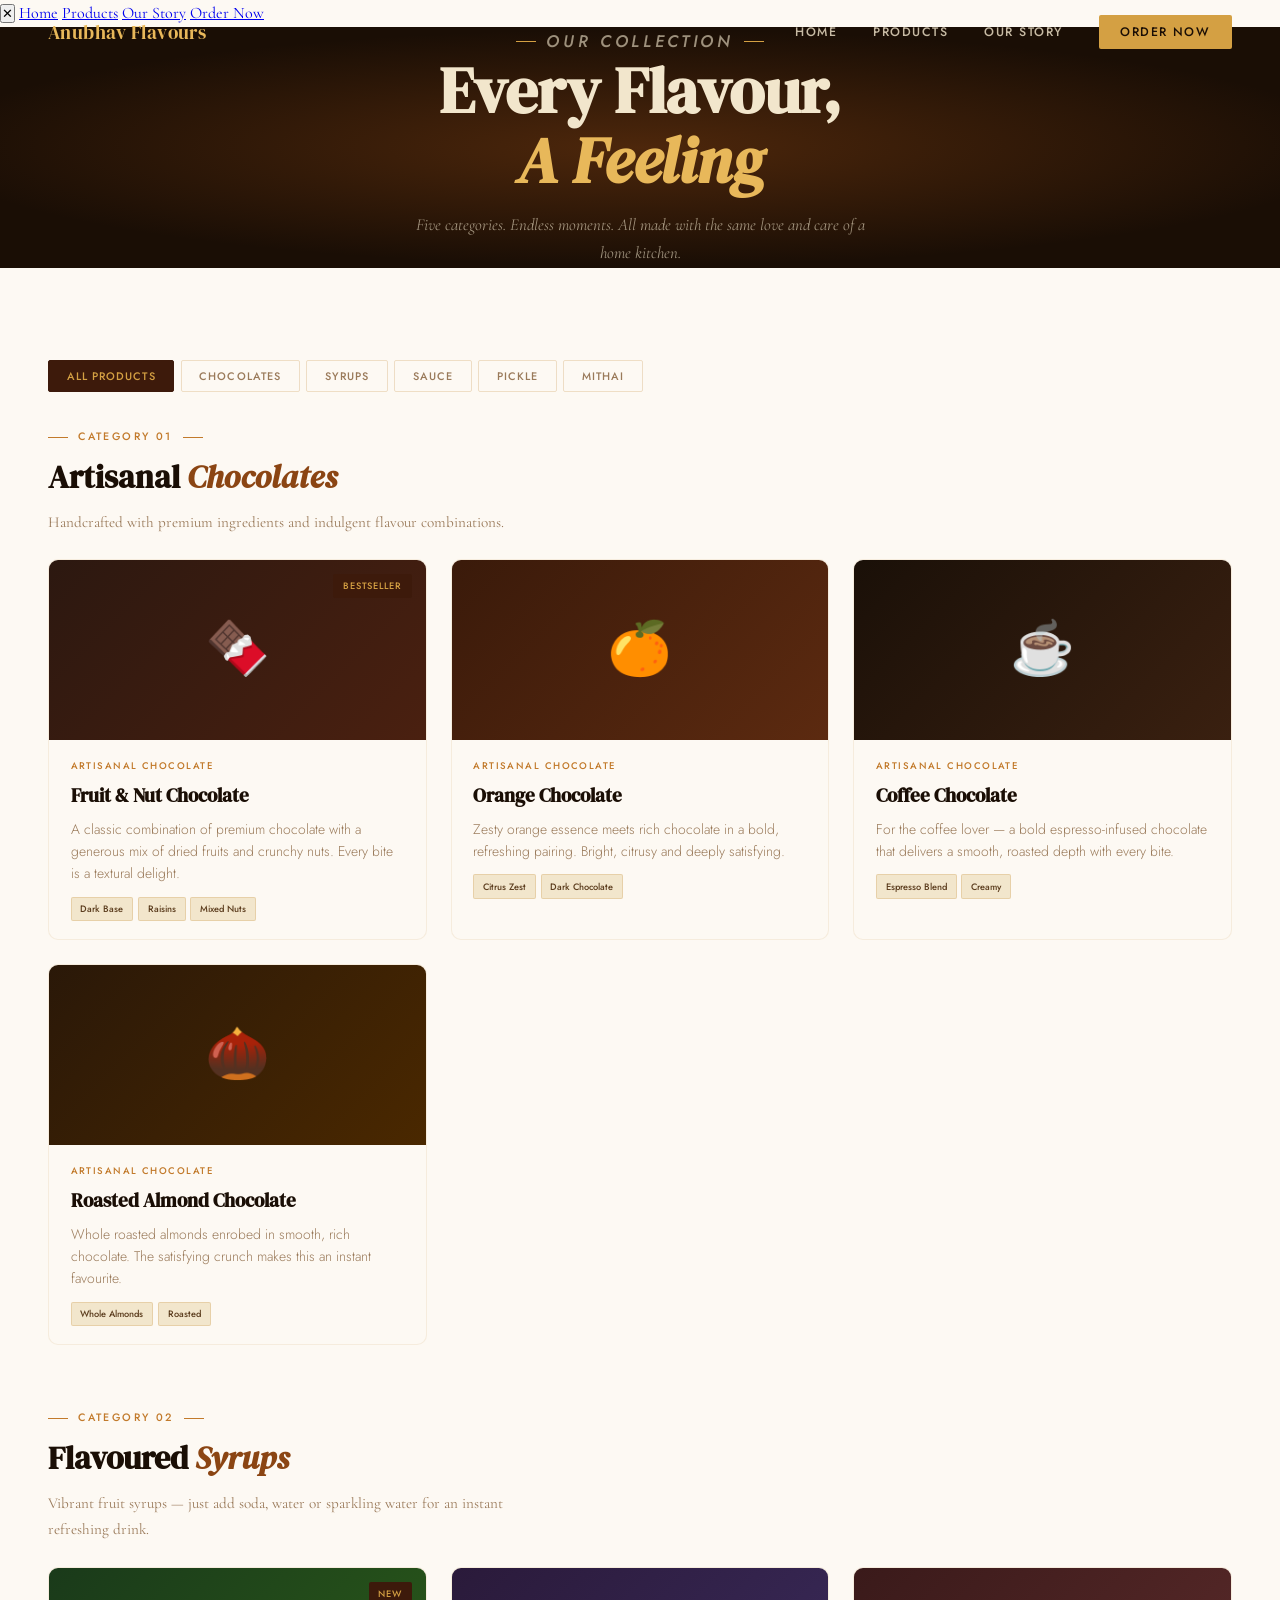
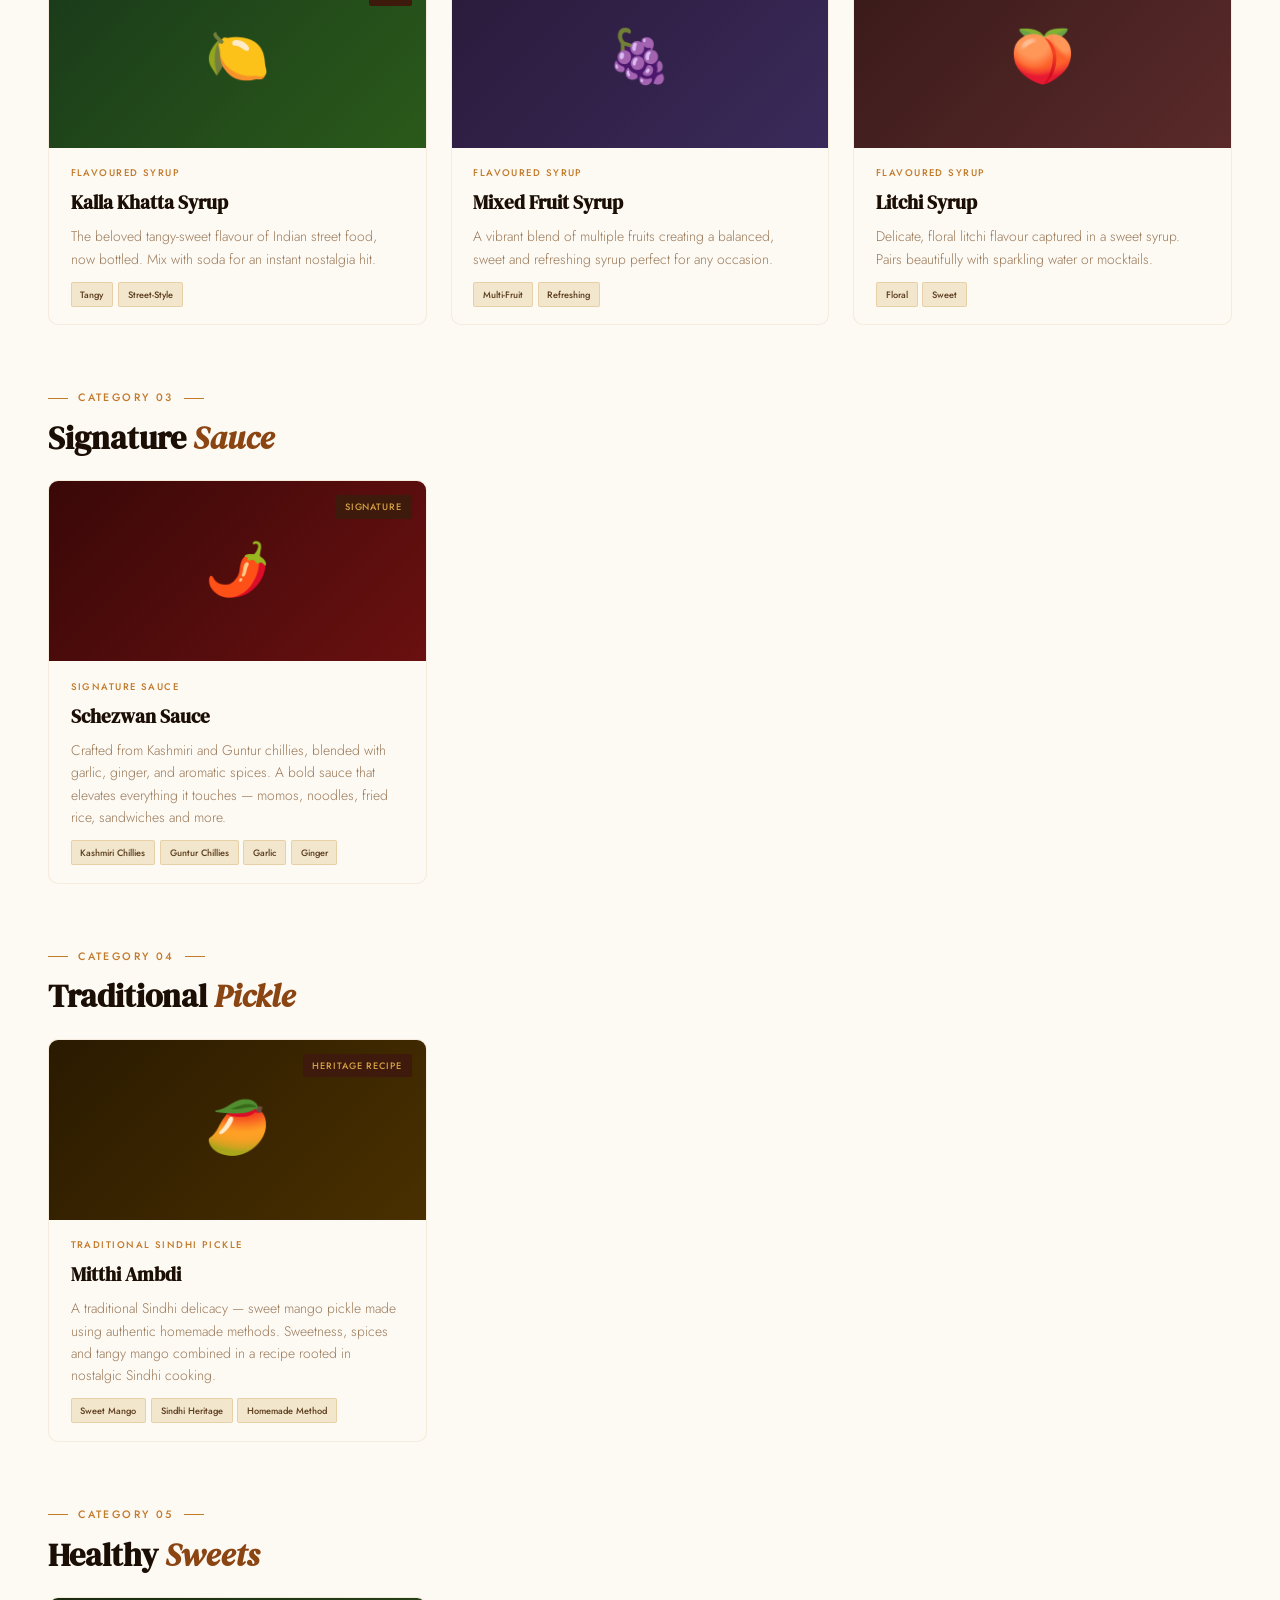
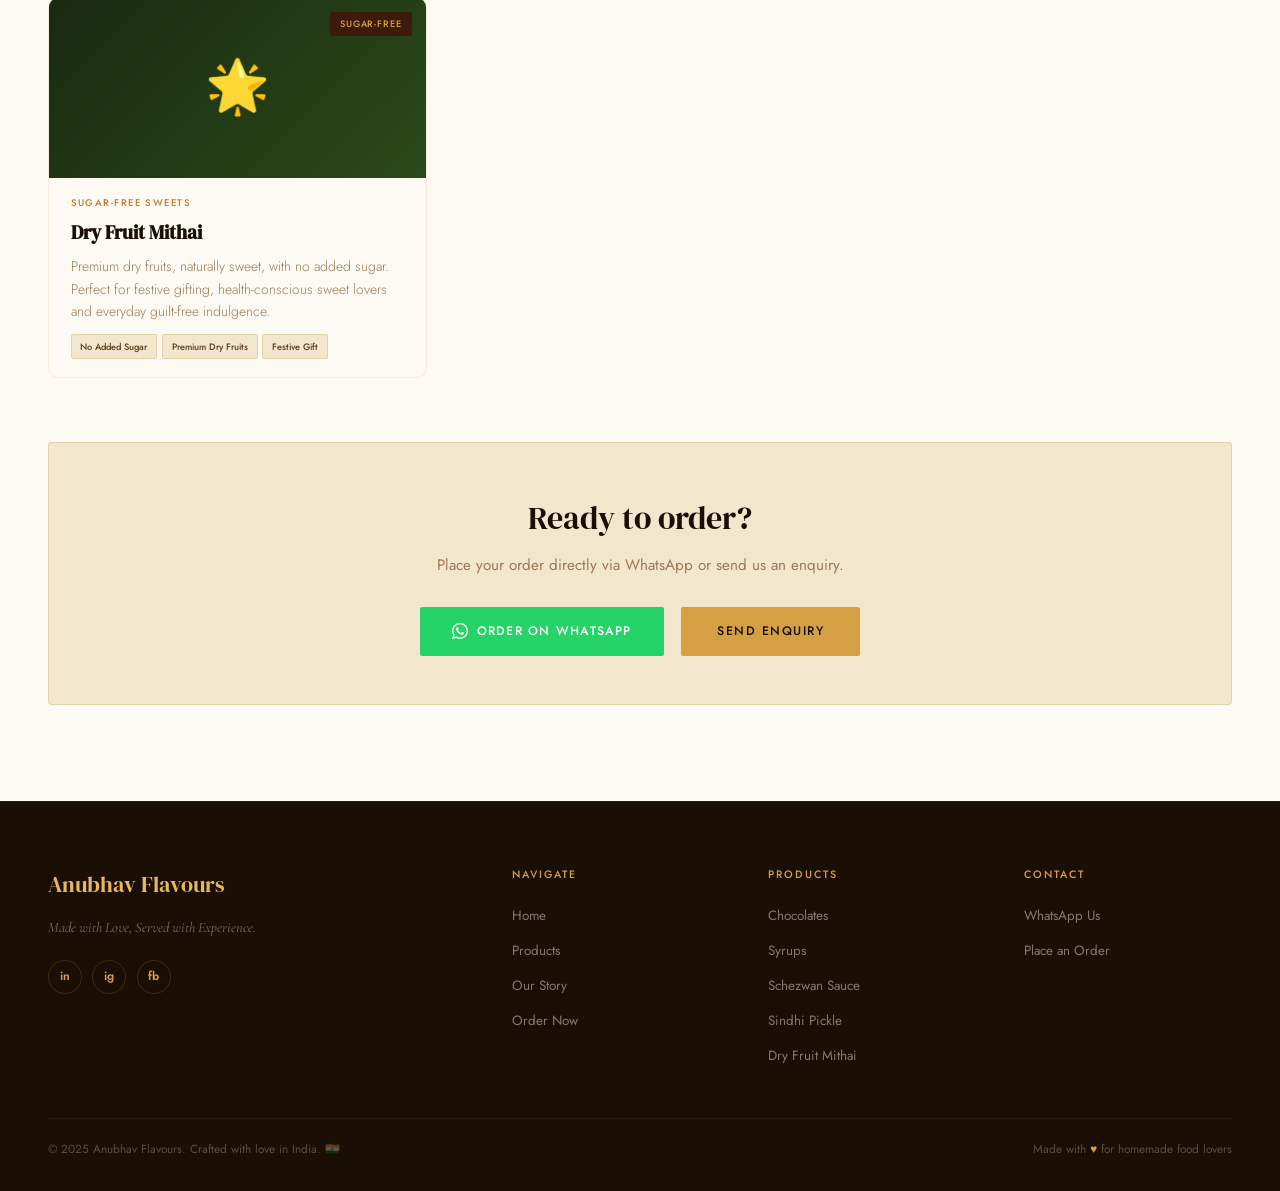
==== commit 9211693c: "Update products.html Updated Products page" ====
--- a/pages/products.html
+++ b/pages/products.html
@@ -12,7 +12,8 @@
 
   <!-- NAV -->
   <nav id="mainNav">
-    <a href="/" class="nav-logo"><img src="../images/logo-dark.png" alt="" class="nav-logo-img"><span class="nav-logo-text">Anubhav Flavours</span>
+    <a href="/" class="nav-logo">
+      <span class="nav-logo-text">Anubhav Flavours</span>
     </a>
     <ul class="nav-links">
       <li><a href="/">Home</a></li>
@@ -24,32 +25,6 @@
       <span></span><span></span><span></span>
     </button>
   </nav>
-<!-- ── MOBILE BOTTOM NAV ── -->
-<nav class="mobile-bottom-nav">
-  <div class="mob-nav-inner">
-    <a href="/" class="mob-nav-item">
-      <span class="mob-nav-icon">🏠</span>
-      <span class="mob-nav-label">Home</span>
-    </a>
-    <a href="/pages/products" class="mob-nav-item active">
-      <span class="mob-nav-icon">🛍</span>
-      <span class="mob-nav-label">Products</span>
-    </a>
-    <a href="/pages/contact" class="mob-nav-item mob-nav-order">
-      <span class="mob-nav-icon">✉️</span>
-      <span class="mob-nav-label">Order</span>
-    </a>
-    <a href="/pages/about" class="mob-nav-item">
-      <span class="mob-nav-icon">❤️</span>
-      <span class="mob-nav-label">Story</span>
-    </a>
-    <a href="https://wa.me/919999999999" class="mob-nav-item" target="_blank">
-      <span class="mob-nav-icon">💬</span>
-      <span class="mob-nav-label">WhatsApp</span>
-    </a>
-  </div>
-</nav>
-
   <div class="mobile-nav" id="mobileNav">
     <button class="mobile-nav-close" id="mobileNavClose">✕</button>
     <a href="/">Home</a>
@@ -343,44 +318,6 @@
     </div>
   </footer>
 
-<script>
-const nav = document.getElementById('mainNav');
-window.addEventListener('scroll',()=>nav.classList.toggle('scrolled',window.scrollY>40));
-const strip = document.getElementById('marqueeStrip');
-if(strip) strip.innerHTML += strip.innerHTML;
-document.querySelectorAll('.filter-btn').forEach(btn=>{
-  btn.addEventListener('click',()=>{
-    document.querySelectorAll('.filter-btn').forEach(b=>b.classList.remove('active'));
-    btn.classList.add('active');
-    const cat=btn.dataset.category;
-    document.querySelectorAll('.product-card').forEach(card=>{
-      card.style.display=(cat==='all'||card.dataset.category===cat)?'':'none';
-    });
-  });
-});
-const io=new IntersectionObserver(entries=>{entries.forEach(e=>{if(e.isIntersecting)e.target.classList.add('visible')})},{threshold:.1});
-document.querySelectorAll('.reveal').forEach(el=>io.observe(el));
-const orderForm=document.getElementById('orderForm');
-if(orderForm){
-  orderForm.addEventListener('submit',e=>{
-    e.preventDefault();
-    const name=document.getElementById('fname').value;
-    const product=document.getElementById('fproduct').value;
-    const message=document.getElementById('fmessage').value;
-    const phone=document.getElementById('fphone').value;
-    const text=`Hi Anubhav Flavours! 🙏
-
-Name: ${name}
-Phone: ${phone}
-Interested in: ${product}
-Message: ${message}`;
-    const waUrl=`https://wa.me/919999999999?text=${encodeURIComponent(text)}`;
-    document.getElementById('formFields').style.display='none';
-    document.getElementById('formSuccess').style.display='block';
-    setTimeout(()=>window.open(waUrl,'_blank'),800);
-  });
-}
-</script>
-
+  <script src="../js/main.js"></script>
 </body>
 </html>
